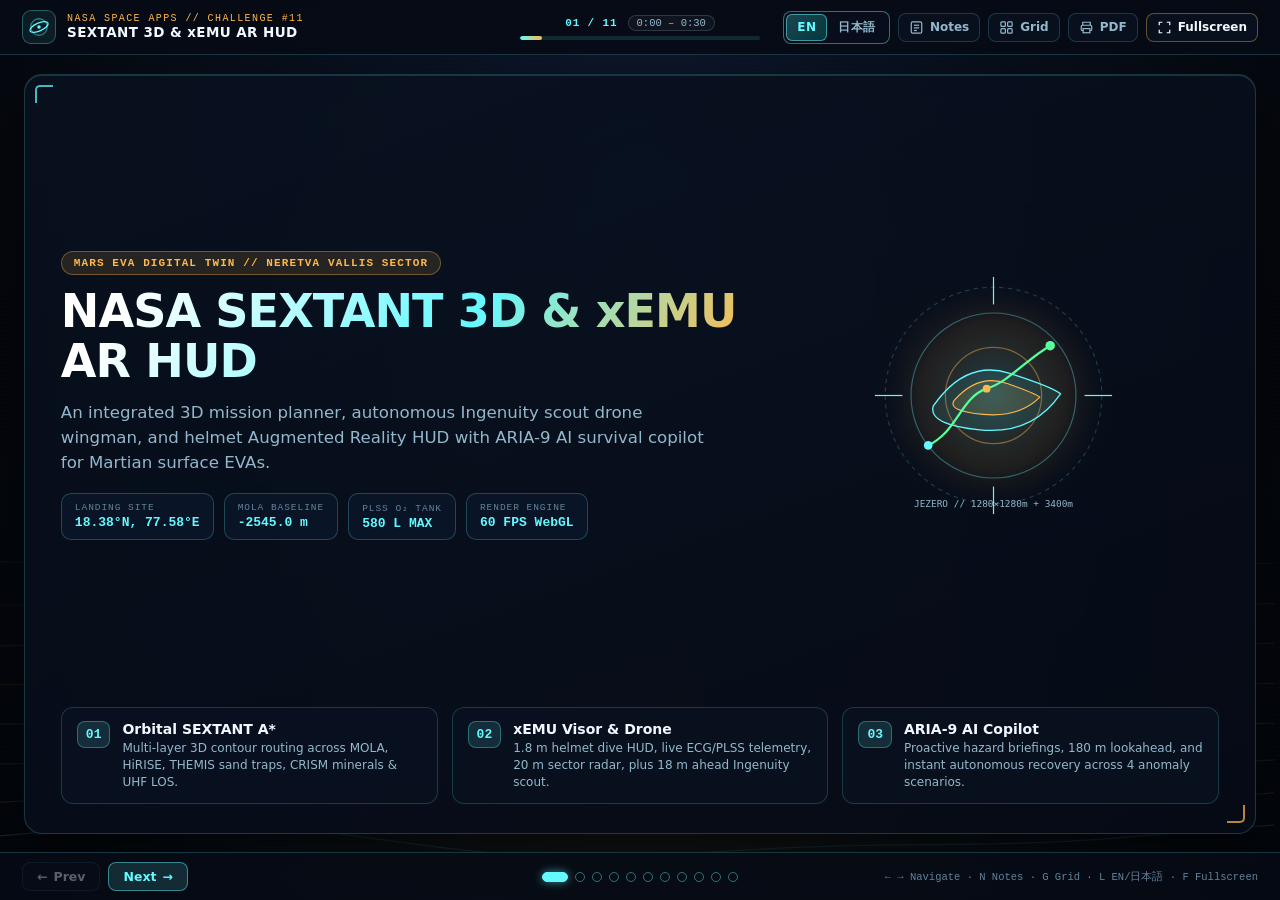
==== presentation/index.html @ a1b90f55 "Add NASA SEXTANT 3D & xEMU AR HUD simulator and bilingual EN/JA presentation" ====
<!DOCTYPE html>
<html lang="en">
<head>
  <meta charset="UTF-8" />
  <meta name="viewport" content="width=device-width, initial-scale=1.0" />
  <title>NASA SEXTANT 3D &amp; xEMU AR HUD — Presentation</title>
  <link rel="stylesheet" href="styles.css" />
  <script defer src="slides-data.js"></script>
  <script defer src="deck.js"></script>
</head>
<body>
  <canvas id="bg-mars-waves" aria-hidden="true"></canvas>
  <div class="hud-scanlines" aria-hidden="true"></div>

  <div class="deck-shell">
    <header class="deck-topbar">
      <div class="topbar-brand">
        <span class="brand-emblem" aria-hidden="true">
          <svg viewBox="0 0 28 28" width="22" height="22" fill="none" stroke="currentColor" stroke-width="1.6">
            <circle cx="14" cy="14" r="10.5" opacity="0.45" />
            <ellipse cx="14" cy="14" rx="12.5" ry="5" transform="rotate(-24 14 14)" />
            <circle cx="14" cy="14" r="2.2" fill="currentColor" stroke="none" />
          </svg>
        </span>
        <div class="brand-meta">
          <span class="brand-kicker" data-ui="brandKicker">NASA SPACE APPS // CHALLENGE #11</span>
          <strong class="brand-title" data-ui="brandTitle">SEXTANT 3D &amp; xEMU AR HUD</strong>
        </div>
      </div>

      <div class="topbar-progress">
        <div class="progress-meta">
          <span class="slide-counter" id="slide-counter">01 / 11</span>
          <span class="slide-timing-pill" id="slide-timing">0:00 – 0:30</span>
        </div>
        <div class="progress-track" role="progressbar" aria-valuemin="1" aria-valuemax="11" aria-valuenow="1" id="progress-bar">
          <div class="progress-fill" id="progress-fill"></div>
        </div>
      </div>

      <div class="topbar-actions">
        <div class="lang-switch" role="group" aria-label="Presentation Language">
          <button type="button" class="lang-btn active" data-lang="en" id="btn-lang-en" aria-pressed="true">EN</button>
          <button type="button" class="lang-btn" data-lang="ja" id="btn-lang-ja" aria-pressed="false">日本語</button>
        </div>

        <button type="button" class="top-btn" id="btn-notes" title="Speaker Notes (N)">
          <svg viewBox="0 0 20 20" width="15" height="15" fill="none" stroke="currentColor" stroke-width="1.6">
            <rect x="3" y="2.5" width="14" height="15" rx="2" />
            <line x1="6.5" y1="7" x2="13.5" y2="7" />
            <line x1="6.5" y1="10.5" x2="13.5" y2="10.5" />
            <line x1="6.5" y1="14" x2="10.5" y2="14" />
          </svg>
          <span data-ui="btnNotes">Notes</span>
        </button>

        <button type="button" class="top-btn" id="btn-overview" title="Slide Overview (G)">
          <svg viewBox="0 0 20 20" width="15" height="15" fill="none" stroke="currentColor" stroke-width="1.6">
            <rect x="2.5" y="2.5" width="6" height="6" rx="1.2" />
            <rect x="11.5" y="2.5" width="6" height="6" rx="1.2" />
            <rect x="2.5" y="11.5" width="6" height="6" rx="1.2" />
            <rect x="11.5" y="11.5" width="6" height="6" rx="1.2" />
          </svg>
          <span data-ui="btnOverview">Grid</span>
        </button>

        <button type="button" class="top-btn" id="btn-print" title="Print / Export PDF (P)">
          <svg viewBox="0 0 20 20" width="15" height="15" fill="none" stroke="currentColor" stroke-width="1.6">
            <path d="M5 7V3h10v4" />
            <rect x="3" y="7" width="14" height="7" rx="1.5" />
            <rect x="5.5" y="11.5" width="9" height="5.5" fill="#05080f" />
          </svg>
          <span data-ui="btnPrint">PDF</span>
        </button>

        <button type="button" class="top-btn top-btn-accent" id="btn-fullscreen" title="Fullscreen (F)">
          <svg viewBox="0 0 20 20" width="15" height="15" fill="none" stroke="currentColor" stroke-width="1.6">
            <path d="M3 7V3h4M13 3h4v4M17 13v4h-4M7 17H3v-4" />
          </svg>
          <span data-ui="btnFullscreen">Fullscreen</span>
        </button>
      </div>
    </header>

    <main class="deck-stage" id="deck-stage">
      <article class="slide-frame" id="slide-frame" aria-live="polite"></article>
    </main>

    <aside class="notes-drawer hidden" id="notes-drawer" aria-label="Speaker Notes">
      <div class="notes-header">
        <div class="notes-title-wrap">
          <span class="notes-dot"></span>
          <strong data-ui="notesHeading">Speaker Script Cue (6-Min Keynote)</strong>
          <span class="notes-slide-badge" id="notes-slide-badge">01</span>
        </div>
        <button type="button" class="notes-close" id="btn-close-notes" aria-label="Close Notes">×</button>
      </div>
      <div class="notes-body" id="notes-body"></div>
    </aside>

    <footer class="deck-footer">
      <div class="footer-left">
        <button type="button" class="nav-btn" id="btn-prev">
          <span aria-hidden="true">←</span>
          <span data-ui="btnPrev">Prev</span>
        </button>
        <button type="button" class="nav-btn nav-btn-primary" id="btn-next">
          <span data-ui="btnNext">Next</span>
          <span aria-hidden="true">→</span>
        </button>
      </div>

      <nav class="slide-dots" id="slide-dots" aria-label="Slide Navigation"></nav>

      <div class="footer-right">
        <span class="shortcut-hint" data-ui="shortcutHint">← → Navigate · N Notes · G Grid · L EN/日本語 · F Fullscreen</span>
      </div>
    </footer>
  </div>

  <div class="overview-modal hidden" id="overview-modal" role="dialog" aria-modal="true" aria-labelledby="overview-title">
    <div class="overview-panel">
      <div class="overview-header">
        <h2 id="overview-title" data-ui="overviewTitle">Slide Deck Overview — 11 Slides</h2>
        <button type="button" class="notes-close" id="btn-close-overview" aria-label="Close Overview">×</button>
      </div>
      <div class="overview-grid" id="overview-grid"></div>
    </div>
  </div>

  <section class="print-deck" id="print-deck" aria-hidden="true"></section>
</body>
</html>
---- presentation/styles.css ----
:root {
  --bg-space: #05080f;
  --bg-deep: #080f1c;
  --bg-card: rgba(9, 17, 31, 0.84);
  --bg-card-solid: #0a1322;
  --bg-panel: rgba(12, 22, 40, 0.72);
  --border: rgba(100, 249, 255, 0.18);
  --border-strong: rgba(100, 249, 255, 0.42);
  --cyan: #64f9ff;
  --teal: #00f5d4;
  --amber: #ffb84a;
  --red: #ff4d57;
  --green: #57ff9a;
  --purple: #b88cff;
  --text-main: #f0f9ff;
  --text-muted: #93b8cc;
  --text-dim: #62839b;
  --font-ui: "Segoe UI", system-ui, -apple-system, "Yu Gothic UI", "Meiryo", "Hiragino Kaku Gothic ProN", sans-serif;
  --font-mono: "JetBrains Mono", "Cascadia Mono", Consolas, "Courier New", monospace;
  --radius: 14px;
  --radius-sm: 9px;
}

*,
*::before,
*::after {
  box-sizing: border-box;
  margin: 0;
  padding: 0;
}

html,
body {
  width: 100%;
  height: 100%;
  background: radial-gradient(circle at 50% 18%, #0e1a30 0%, #05080f 65%, #03050a 100%);
  color: var(--text-main);
  font-family: var(--font-ui);
  overflow: hidden;
  -webkit-font-smoothing: antialiased;
}

.hidden {
  display: none !important;
}

#bg-mars-waves {
  position: fixed;
  inset: 0;
  width: 100%;
  height: 100%;
  z-index: 0;
  pointer-events: none;
  opacity: 0.56;
}

.hud-scanlines {
  position: fixed;
  inset: 0;
  z-index: 1;
  pointer-events: none;
  background: repeating-linear-gradient(
    to bottom,
    rgba(255, 255, 255, 0) 0px,
    rgba(255, 255, 255, 0) 3px,
    rgba(100, 249, 255, 0.015) 4px
  );
}

.deck-shell {
  position: relative;
  z-index: 2;
  display: flex;
  flex-direction: column;
  width: 100%;
  height: 100vh;
}

.deck-topbar {
  flex: 0 0 auto;
  display: grid;
  grid-template-columns: 1fr auto 1fr;
  align-items: center;
  gap: 14px;
  padding: 10px 22px;
  background: rgba(6, 11, 21, 0.88);
  border-bottom: 1px solid var(--border);
  backdrop-filter: blur(12px);
}

.topbar-brand {
  display: flex;
  align-items: center;
  gap: 11px;
  min-width: 0;
}

.brand-emblem {
  display: inline-flex;
  align-items: center;
  justify-content: center;
  width: 34px;
  height: 34px;
  border-radius: 9px;
  color: var(--cyan);
  background: rgba(100, 249, 255, 0.08);
  border: 1px solid rgba(100, 249, 255, 0.3);
  flex-shrink: 0;
}

.brand-meta {
  display: flex;
  flex-direction: column;
  line-height: 1.15;
  min-width: 0;
}

.brand-kicker {
  font-family: var(--font-mono);
  font-size: 10px;
  letter-spacing: 0.14em;
  color: var(--amber);
  text-transform: uppercase;
  white-space: nowrap;
}

.brand-title {
  font-size: 13.5px;
  font-weight: 700;
  color: var(--text-main);
  letter-spacing: 0.03em;
  white-space: nowrap;
  overflow: hidden;
  text-overflow: ellipsis;
}

.topbar-progress {
  display: flex;
  flex-direction: column;
  align-items: center;
  gap: 5px;
  min-width: 220px;
}

.progress-meta {
  display: flex;
  align-items: center;
  gap: 10px;
  font-family: var(--font-mono);
  font-size: 11px;
}

.slide-counter {
  color: var(--cyan);
  font-weight: 700;
  letter-spacing: 0.08em;
}

.slide-timing-pill {
  color: var(--text-muted);
  background: rgba(255, 255, 255, 0.04);
  border: 1px solid rgba(147, 184, 204, 0.22);
  border-radius: 999px;
  padding: 1px 8px;
  font-size: 10.5px;
}

.progress-track {
  width: 240px;
  height: 4px;
  background: rgba(100, 249, 255, 0.12);
  border-radius: 999px;
  overflow: hidden;
}

.progress-fill {
  height: 100%;
  width: 10%;
  background: linear-gradient(90deg, var(--cyan), var(--amber));
  border-radius: 999px;
  transition: width 0.28s ease;
}

.topbar-actions {
  display: flex;
  align-items: center;
  justify-content: flex-end;
  gap: 8px;
}

.lang-switch {
  display: inline-flex;
  padding: 2px;
  border-radius: 8px;
  background: rgba(8, 15, 28, 0.9);
  border: 1px solid var(--border-strong);
}

.lang-btn {
  border: none;
  background: transparent;
  color: var(--text-muted);
  font-family: var(--font-ui);
  font-size: 12px;
  font-weight: 700;
  padding: 5px 11px;
  border-radius: 6px;
  cursor: pointer;
  transition: all 0.18s ease;
  letter-spacing: 0.04em;
}

.lang-btn:hover {
  color: var(--text-main);
}

.lang-btn.active {
  background: linear-gradient(135deg, rgba(100, 249, 255, 0.24), rgba(0, 245, 212, 0.18));
  color: var(--cyan);
  box-shadow: inset 0 0 0 1px rgba(100, 249, 255, 0.5);
}

.top-btn {
  display: inline-flex;
  align-items: center;
  gap: 6px;
  border: 1px solid var(--border);
  background: rgba(10, 19, 34, 0.78);
  color: var(--text-muted);
  font-family: var(--font-ui);
  font-size: 12px;
  font-weight: 600;
  padding: 6px 10px;
  border-radius: 8px;
  cursor: pointer;
  transition: all 0.18s ease;
  white-space: nowrap;
}

.top-btn:hover,
.top-btn.active {
  color: var(--cyan);
  border-color: var(--cyan);
  background: rgba(100, 249, 255, 0.1);
}

.top-btn-accent {
  color: var(--text-main);
  border-color: rgba(255, 184, 74, 0.38);
}

.top-btn-accent:hover {
  color: var(--amber);
  border-color: var(--amber);
  background: rgba(255, 184, 74, 0.1);
}

.deck-stage {
  flex: 1 1 auto;
  display: flex;
  align-items: center;
  justify-content: center;
  padding: 14px 24px;
  min-height: 0;
  overflow: hidden;
}

.slide-frame {
  position: relative;
  width: 100%;
  max-width: 1360px;
  height: 100%;
  max-height: 760px;
  background: linear-gradient(160deg, rgba(9, 17, 32, 0.88) 0%, rgba(6, 11, 22, 0.92) 100%);
  border: 1px solid var(--border);
  border-radius: 18px;
  padding: clamp(18px, 2.2vw, 30px) clamp(22px, 2.8vw, 38px);
  box-shadow:
    0 24px 64px rgba(0, 0, 0, 0.65),
    inset 0 1px 0 rgba(100, 249, 255, 0.16);
  backdrop-filter: blur(14px);
  display: flex;
  flex-direction: column;
  overflow-y: auto;
  scrollbar-width: thin;
  scrollbar-color: rgba(100, 249, 255, 0.25) transparent;
}

.slide-frame::before,
.slide-frame::after {
  content: "";
  position: absolute;
  width: 18px;
  height: 18px;
  pointer-events: none;
}

.slide-frame::before {
  top: 10px;
  left: 10px;
  border-top: 2px solid var(--cyan);
  border-left: 2px solid var(--cyan);
  border-top-left-radius: 5px;
  opacity: 0.72;
}

.slide-frame::after {
  bottom: 10px;
  right: 10px;
  border-bottom: 2px solid var(--amber);
  border-right: 2px solid var(--amber);
  border-bottom-right-radius: 5px;
  opacity: 0.72;
}

.slide-enter {
  animation: slideEnter 0.3s cubic-bezier(0.22, 1, 0.36, 1);
}

@keyframes slideEnter {
  from {
    opacity: 0;
    transform: translateY(10px) scale(0.992);
  }
  to {
    opacity: 1;
    transform: translateY(0) scale(1);
  }
}

.slide-head {
  display: flex;
  align-items: flex-end;
  justify-content: space-between;
  gap: 16px;
  margin-bottom: 16px;
  padding-bottom: 12px;
  border-bottom: 1px solid rgba(100, 249, 255, 0.14);
  flex-shrink: 0;
}

.slide-head-left {
  display: flex;
  flex-direction: column;
  gap: 4px;
}

.slide-kicker {
  font-family: var(--font-mono);
  font-size: 11px;
  font-weight: 700;
  letter-spacing: 0.14em;
  text-transform: uppercase;
  color: var(--amber);
}

.slide-title {
  font-size: clamp(22px, 2.35vw, 33px);
  font-weight: 800;
  line-height: 1.16;
  letter-spacing: -0.01em;
  color: var(--text-main);
}

.slide-subtitle {
  font-size: clamp(13px, 1.1vw, 15px);
  color: var(--text-muted);
  line-height: 1.4;
}

.slide-badge-pill {
  flex-shrink: 0;
  font-family: var(--font-mono);
  font-size: 11px;
  font-weight: 700;
  padding: 6px 12px;
  border-radius: 999px;
  color: var(--cyan);
  background: rgba(100, 249, 255, 0.09);
  border: 1px solid rgba(100, 249, 255, 0.32);
  white-space: nowrap;
}

.card {
  background: var(--bg-panel);
  border: 1px solid rgba(100, 249, 255, 0.17);
  border-radius: var(--radius);
  padding: 14px 16px;
  display: flex;
  flex-direction: column;
  gap: 8px;
}

.card-amber {
  border-color: rgba(255, 184, 74, 0.32);
  background: linear-gradient(160deg, rgba(35, 22, 10, 0.56), rgba(12, 22, 40, 0.72));
}

.card-green {
  border-color: rgba(87, 255, 154, 0.3);
  background: linear-gradient(160deg, rgba(10, 32, 22, 0.52), rgba(12, 22, 40, 0.72));
}

.card-red {
  border-color: rgba(255, 77, 87, 0.34);
  background: linear-gradient(160deg, rgba(40, 12, 18, 0.56), rgba(12, 22, 40, 0.72));
}

.card-label {
  font-family: var(--font-mono);
  font-size: 10.5px;
  font-weight: 700;
  letter-spacing: 0.12em;
  text-transform: uppercase;
  color: var(--cyan);
}

.card-amber .card-label { color: var(--amber); }
.card-green .card-label { color: var(--green); }
.card-red .card-label { color: var(--red); }

.card h3 {
  font-size: clamp(14.5px, 1.2vw, 17px);
  font-weight: 700;
  color: var(--text-main);
  line-height: 1.28;
}

.card p,
.card li {
  font-size: clamp(12px, 1vw, 13.5px);
  color: var(--text-muted);
  line-height: 1.46;
}

.mono-stat {
  font-family: var(--font-mono);
  font-weight: 700;
  color: var(--cyan);
}

.amber-stat {
  font-family: var(--font-mono);
  font-weight: 700;
  color: var(--amber);
}

.green-stat {
  font-family: var(--font-mono);
  font-weight: 700;
  color: var(--green);
}

.red-stat {
  font-family: var(--font-mono);
  font-weight: 700;
  color: var(--red);
}

.hero-layout {
  flex: 1;
  display: flex;
  flex-direction: column;
  justify-content: space-between;
  gap: 18px;
}

.hero-main {
  display: grid;
  grid-template-columns: 1.35fr 0.9fr;
  gap: 28px;
  align-items: center;
  flex: 1;
}

.hero-eyebrow {
  display: inline-flex;
  align-items: center;
  gap: 8px;
  padding: 5px 12px;
  border-radius: 999px;
  background: rgba(255, 184, 74, 0.12);
  border: 1px solid rgba(255, 184, 74, 0.36);
  color: var(--amber);
  font-family: var(--font-mono);
  font-size: 11px;
  font-weight: 700;
  letter-spacing: 0.1em;
  width: fit-content;
  margin-bottom: 12px;
}

.hero-title {
  font-size: clamp(30px, 3.6vw, 52px);
  font-weight: 900;
  line-height: 1.08;
  letter-spacing: -0.02em;
  margin-bottom: 14px;
  background: linear-gradient(125deg, #ffffff 10%, #64f9ff 58%, #ffb84a 98%);
  -webkit-background-clip: text;
  background-clip: text;
  color: transparent;
}

.hero-lead {
  font-size: clamp(14px, 1.3vw, 18px);
  color: var(--text-muted);
  line-height: 1.5;
  max-width: 650px;
  margin-bottom: 18px;
}

.hero-telemetry-strip {
  display: flex;
  flex-wrap: wrap;
  gap: 10px;
}

.telemetry-pill {
  display: flex;
  flex-direction: column;
  gap: 2px;
  padding: 8px 13px;
  border-radius: 10px;
  background: rgba(12, 24, 44, 0.78);
  border: 1px solid rgba(100, 249, 255, 0.22);
}

.telemetry-pill span {
  font-family: var(--font-mono);
  font-size: 9.5px;
  letter-spacing: 0.1em;
  text-transform: uppercase;
  color: var(--text-dim);
}

.telemetry-pill strong {
  font-family: var(--font-mono);
  font-size: 13px;
  color: var(--cyan);
}

.hero-emblem-box {
  display: flex;
  align-items: center;
  justify-content: center;
  position: relative;
  min-height: 250px;
}

.hero-pillars {
  display: grid;
  grid-template-columns: repeat(3, 1fr);
  gap: 14px;
}

.pillar-card {
  display: flex;
  align-items: flex-start;
  gap: 12px;
  padding: 13px 15px;
  border-radius: 12px;
  background: rgba(10, 19, 34, 0.78);
  border: 1px solid rgba(100, 249, 255, 0.18);
}

.pillar-idx {
  font-family: var(--font-mono);
  font-size: 13px;
  font-weight: 800;
  color: var(--cyan);
  background: rgba(100, 249, 255, 0.12);
  border: 1px solid rgba(100, 249, 255, 0.32);
  border-radius: 8px;
  padding: 5px 8px;
  flex-shrink: 0;
}

.pillar-card h4 {
  font-size: 14px;
  color: var(--text-main);
  margin-bottom: 3px;
}

.pillar-card p {
  font-size: 12px;
  color: var(--text-muted);
  line-height: 1.4;
}

.split-grid {
  flex: 1;
  display: grid;
  grid-template-columns: 1fr 1fr;
  gap: 18px;
  min-height: 0;
}

.col-stack {
  display: flex;
  flex-direction: column;
  gap: 10px;
}

.col-heading {
  display: flex;
  align-items: center;
  gap: 8px;
  font-family: var(--font-mono);
  font-size: 11.5px;
  font-weight: 800;
  letter-spacing: 0.12em;
  text-transform: uppercase;
  margin-bottom: 2px;
}

.hazard-row {
  display: grid;
  grid-template-columns: auto 1fr;
  gap: 12px;
  align-items: center;
  padding: 11px 14px;
  border-radius: 12px;
  background: rgba(34, 12, 18, 0.5);
  border: 1px solid rgba(255, 77, 87, 0.25);
}

.hazard-metric {
  font-family: var(--font-mono);
  font-size: 14px;
  font-weight: 800;
  color: var(--red);
  min-width: 78px;
  text-align: center;
  padding: 6px 8px;
  border-radius: 8px;
  background: rgba(255, 77, 87, 0.12);
  border: 1px solid rgba(255, 77, 87, 0.3);
}

.hazard-row h4 {
  font-size: 14px;
  color: var(--text-main);
  margin-bottom: 2px;
}

.hazard-row p {
  font-size: 12.2px;
  color: var(--text-muted);
  line-height: 1.38;
}

.loop-card {
  flex: 1;
  display: flex;
  flex-direction: column;
  justify-content: space-between;
  gap: 10px;
  padding: 15px 16px;
  border-radius: var(--radius);
  background: linear-gradient(155deg, rgba(10, 26, 40, 0.8), rgba(7, 15, 28, 0.85));
  border: 1px solid rgba(100, 249, 255, 0.28);
}

.loop-step {
  display: flex;
  align-items: flex-start;
  gap: 12px;
  padding: 11px 13px;
  border-radius: 11px;
  background: rgba(6, 14, 26, 0.72);
  border: 1px solid rgba(100, 249, 255, 0.18);
}

.loop-num {
  font-family: var(--font-mono);
  font-weight: 800;
  font-size: 12px;
  color: #05080f;
  background: var(--cyan);
  border-radius: 7px;
  padding: 4px 8px;
  flex-shrink: 0;
}

.loop-step h4 {
  font-size: 14px;
  color: var(--text-main);
  margin-bottom: 3px;
}

.loop-step p {
  font-size: 12.3px;
  color: var(--text-muted);
  line-height: 1.4;
}

.arch-layout {
  flex: 1;
  display: flex;
  flex-direction: column;
  justify-content: space-between;
  gap: 14px;
}

.arch-pipeline {
  display: grid;
  grid-template-columns: repeat(4, 1fr);
  gap: 14px;
  flex: 1;
}

.arch-node {
  position: relative;
  display: flex;
  flex-direction: column;
  gap: 9px;
  padding: 15px;
  border-radius: var(--radius);
  background: var(--bg-panel);
  border: 1px solid rgba(100, 249, 255, 0.22);
}

.arch-step-tag {
  font-family: var(--font-mono);
  font-size: 10px;
  font-weight: 700;
  color: var(--amber);
  letter-spacing: 0.1em;
}

.arch-node h3 {
  font-size: 15.5px;
  font-weight: 800;
  color: var(--text-main);
}

.arch-list {
  list-style: none;
  display: flex;
  flex-direction: column;
  gap: 6px;
}

.arch-list li {
  font-size: 12px;
  color: var(--text-muted);
  line-height: 1.38;
  padding-left: 12px;
  position: relative;
}

.arch-list li::before {
  content: "";
  position: absolute;
  left: 0;
  top: 7px;
  width: 5px;
  height: 5px;
  border-radius: 50%;
  background: var(--cyan);
}

.arch-tech-foot {
  margin-top: auto;
  font-family: var(--font-mono);
  font-size: 10.5px;
  color: var(--cyan);
  padding-top: 8px;
  border-top: 1px solid rgba(100, 249, 255, 0.14);
}

.endpoint-strip {
  display: grid;
  grid-template-columns: repeat(4, 1fr);
  gap: 10px;
}

.endpoint-pill {
  display: flex;
  flex-direction: column;
  gap: 2px;
  padding: 10px 12px;
  border-radius: 10px;
  background: rgba(6, 14, 27, 0.85);
  border: 1px solid rgba(0, 245, 212, 0.26);
}

.endpoint-pill code {
  font-family: var(--font-mono);
  font-size: 12px;
  font-weight: 700;
  color: var(--teal);
}

.endpoint-pill span {
  font-size: 11.5px;
  color: var(--text-muted);
}

.layers-grid {
  flex: 1;
  display: grid;
  grid-template-columns: 1.35fr 1fr;
  gap: 16px;
  min-height: 0;
}

.layer-cards {
  display: flex;
  flex-direction: column;
  gap: 8px;
}

.layer-item {
  display: grid;
  grid-template-columns: 98px 1fr;
  gap: 12px;
  align-items: center;
  padding: 10px 13px;
  border-radius: 11px;
  background: var(--bg-panel);
  border: 1px solid rgba(100, 249, 255, 0.18);
}

.layer-swatch {
  display: flex;
  align-items: center;
  justify-content: center;
  font-family: var(--font-mono);
  font-size: 11px;
  font-weight: 800;
  padding: 8px 6px;
  border-radius: 8px;
  text-align: center;
}

.layer-item h4 {
  font-size: 13.5px;
  color: var(--text-main);
  margin-bottom: 2px;
}

.layer-item p {
  font-size: 11.8px;
  color: var(--text-muted);
  line-height: 1.36;
}

.astar-panel {
  display: flex;
  flex-direction: column;
  gap: 11px;
}

.formula-box {
  padding: 12px 14px;
  border-radius: 11px;
  background: #060d19;
  border: 1px solid rgba(100, 249, 255, 0.34);
  font-family: var(--font-mono);
  font-size: 11.8px;
  line-height: 1.55;
  color: var(--cyan);
}

.preset-chips {
  display: grid;
  grid-template-columns: 1fr;
  gap: 7px;
}

.preset-chip {
  display: flex;
  justify-content: space-between;
  align-items: center;
  gap: 10px;
  padding: 8px 11px;
  border-radius: 9px;
  background: rgba(100, 249, 255, 0.06);
  border: 1px solid rgba(100, 249, 255, 0.2);
  font-size: 12px;
}

.preset-chip code {
  font-family: var(--font-mono);
  color: var(--amber);
  font-weight: 700;
}

.compare-layout {
  flex: 1;
  display: grid;
  grid-template-columns: 1.22fr 1fr;
  gap: 18px;
  align-items: stretch;
}

.chart-card {
  background: rgba(6, 13, 25, 0.88);
  border: 1px solid rgba(100, 249, 255, 0.25);
  border-radius: var(--radius);
  padding: 14px 16px;
  display: flex;
  flex-direction: column;
  justify-content: space-between;
  gap: 8px;
}

.chart-legend {
  display: flex;
  gap: 16px;
  font-size: 11.5px;
  color: var(--text-muted);
}

.legend-dot {
  display: inline-block;
  width: 10px;
  height: 3px;
  border-radius: 2px;
  vertical-align: middle;
  margin-right: 6px;
}

.compare-table {
  display: flex;
  flex-direction: column;
  gap: 9px;
}

.cmp-row {
  display: grid;
  grid-template-columns: 1.15fr 0.9fr 0.95fr;
  gap: 10px;
  align-items: center;
  padding: 11px 13px;
  border-radius: 11px;
  background: var(--bg-panel);
  border: 1px solid rgba(100, 249, 255, 0.16);
}

.cmp-row-head {
  background: transparent;
  border: none;
  padding: 4px 13px;
  font-family: var(--font-mono);
  font-size: 10.5px;
  font-weight: 700;
  color: var(--text-dim);
  text-transform: uppercase;
  letter-spacing: 0.1em;
}

.cmp-metric-name {
  font-size: 13px;
  font-weight: 700;
  color: var(--text-main);
}

.cmp-val-bad {
  font-family: var(--font-mono);
  font-size: 12.5px;
  font-weight: 700;
  color: var(--red);
}

.cmp-val-good {
  font-family: var(--font-mono);
  font-size: 12.5px;
  font-weight: 700;
  color: var(--green);
}

.visor-layout {
  flex: 1;
  display: grid;
  grid-template-columns: 1.25fr 1fr;
  gap: 18px;
  min-height: 0;
}

.visor-mockup {
  background: radial-gradient(circle at 50% 42%, rgba(20, 42, 68, 0.72), #050912 92%);
  border: 1px solid rgba(100, 249, 255, 0.32);
  border-radius: var(--radius);
  padding: 14px;
  display: flex;
  flex-direction: column;
  justify-content: space-between;
}

.visor-spec-col {
  display: flex;
  flex-direction: column;
  gap: 10px;
}

.kpi-grid-2x2 {
  display: grid;
  grid-template-columns: 1fr 1fr;
  gap: 9px;
}

.kpi-mini {
  padding: 11px 13px;
  border-radius: 11px;
  background: var(--bg-panel);
  border: 1px solid rgba(100, 249, 255, 0.2);
}

.kpi-mini span {
  display: block;
  font-family: var(--font-mono);
  font-size: 10px;
  color: var(--text-dim);
  text-transform: uppercase;
  letter-spacing: 0.08em;
  margin-bottom: 3px;
}

.kpi-mini strong {
  font-family: var(--font-mono);
  font-size: 16px;
  color: var(--cyan);
}

.kpi-mini small {
  display: block;
  font-size: 11.2px;
  color: var(--text-muted);
  margin-top: 3px;
}

.drone-layout {
  flex: 1;
  display: grid;
  grid-template-columns: 1fr 1.15fr;
  gap: 18px;
  align-items: stretch;
}

.drone-visual-card {
  background: radial-gradient(circle at 50% 35%, rgba(16, 44, 62, 0.6), #050a14 85%);
  border: 1px solid rgba(100, 249, 255, 0.28);
  border-radius: var(--radius);
  padding: 16px;
  display: flex;
  flex-direction: column;
  align-items: center;
  justify-content: space-between;
}

.drone-cards-grid {
  display: grid;
  grid-template-columns: 1fr 1fr;
  gap: 12px;
}

.science-layout {
  flex: 1;
  display: grid;
  grid-template-columns: 1.05fr 1fr;
  gap: 16px;
  min-height: 0;
}

.outcrops-ledger {
  display: flex;
  flex-direction: column;
  gap: 6px;
}

.outcrop-row {
  display: grid;
  grid-template-columns: 1fr auto auto;
  gap: 10px;
  align-items: center;
  padding: 7px 11px;
  border-radius: 9px;
  background: var(--bg-panel);
  border: 1px solid rgba(100, 249, 255, 0.14);
  font-size: 12px;
}

.outcrop-name {
  font-weight: 700;
  color: var(--text-main);
}

.outcrop-mineral {
  font-size: 11.2px;
  color: var(--text-muted);
}

.outcrop-score {
  font-family: var(--font-mono);
  font-weight: 800;
  font-size: 12px;
  padding: 2px 8px;
  border-radius: 999px;
  color: var(--green);
  background: rgba(87, 255, 154, 0.12);
  border: 1px solid rgba(87, 255, 154, 0.3);
}

.oxide-bars {
  display: flex;
  flex-direction: column;
  gap: 6px;
}

.oxide-row {
  display: grid;
  grid-template-columns: 66px 1fr 48px;
  gap: 8px;
  align-items: center;
  font-family: var(--font-mono);
  font-size: 11px;
}

.oxide-track {
  height: 7px;
  background: rgba(100, 249, 255, 0.1);
  border-radius: 999px;
  overflow: hidden;
}

.oxide-fill {
  height: 100%;
  border-radius: 999px;
  background: linear-gradient(90deg, var(--cyan), var(--amber));
}

.ai-layout {
  flex: 1;
  display: flex;
  flex-direction: column;
  gap: 12px;
}

.ai-banner {
  display: grid;
  grid-template-columns: 1.1fr 1fr;
  gap: 14px;
  padding: 12px 15px;
  border-radius: var(--radius);
  background: linear-gradient(90deg, rgba(10, 34, 48, 0.85), rgba(14, 22, 42, 0.85));
  border: 1px solid rgba(100, 249, 255, 0.34);
}

.anomaly-grid {
  flex: 1;
  display: grid;
  grid-template-columns: 1fr 1fr;
  grid-template-rows: 1fr 1fr;
  gap: 12px;
}

.anomaly-card {
  display: flex;
  flex-direction: column;
  justify-content: space-between;
  gap: 6px;
  padding: 13px 15px;
  border-radius: var(--radius);
  background: var(--bg-panel);
  border: 1px solid rgba(255, 184, 74, 0.3);
}

.anomaly-card.critical {
  border-color: rgba(255, 77, 87, 0.42);
  background: linear-gradient(155deg, rgba(42, 12, 18, 0.54), rgba(10, 18, 32, 0.78));
}

.anomaly-head {
  display: flex;
  align-items: center;
  justify-content: space-between;
  gap: 8px;
}

.anomaly-code {
  font-family: var(--font-mono);
  font-size: 11px;
  font-weight: 800;
  color: var(--amber);
}

.anomaly-card.critical .anomaly-code {
  color: var(--red);
}

.anomaly-action {
  font-size: 11.8px;
  color: var(--green);
  padding: 6px 9px;
  border-radius: 8px;
  background: rgba(87, 255, 154, 0.08);
  border: 1px solid rgba(87, 255, 154, 0.24);
}

.roadmap-layout {
  flex: 1;
  display: flex;
  flex-direction: column;
  justify-content: space-between;
  gap: 14px;
}

.stack-badges {
  display: grid;
  grid-template-columns: repeat(4, 1fr);
  gap: 10px;
}

.horizon-grid {
  display: grid;
  grid-template-columns: repeat(3, 1fr);
  gap: 14px;
  flex: 1;
}

.cta-banner {
  display: flex;
  align-items: center;
  justify-content: space-between;
  gap: 18px;
  padding: 14px 18px;
  border-radius: var(--radius);
  background: linear-gradient(90deg, rgba(100, 249, 255, 0.12), rgba(255, 184, 74, 0.12));
  border: 1px solid rgba(100, 249, 255, 0.36);
}

.cta-url {
  font-family: var(--font-mono);
  font-size: 13px;
  font-weight: 700;
  color: var(--cyan);
  padding: 7px 13px;
  border-radius: 8px;
  background: rgba(5, 8, 15, 0.8);
  border: 1px solid rgba(100, 249, 255, 0.35);
  text-decoration: none;
}

.notes-drawer {
  position: fixed;
  right: 22px;
  bottom: 66px;
  width: min(520px, calc(100vw - 44px));
  max-height: 290px;
  z-index: 30;
  background: rgba(7, 14, 26, 0.96);
  border: 1px solid var(--border-strong);
  border-radius: 14px;
  box-shadow: 0 20px 52px rgba(0, 0, 0, 0.78);
  backdrop-filter: blur(14px);
  display: flex;
  flex-direction: column;
}

.notes-header {
  display: flex;
  align-items: center;
  justify-content: space-between;
  padding: 10px 14px;
  border-bottom: 1px solid rgba(100, 249, 255, 0.16);
}

.notes-title-wrap {
  display: flex;
  align-items: center;
  gap: 8px;
  font-size: 12.5px;
  color: var(--text-main);
}

.notes-dot {
  width: 8px;
  height: 8px;
  border-radius: 50%;
  background: var(--green);
  box-shadow: 0 0 8px var(--green);
}

.notes-slide-badge {
  font-family: var(--font-mono);
  font-size: 11px;
  color: var(--cyan);
  background: rgba(100, 249, 255, 0.12);
  padding: 1px 7px;
  border-radius: 999px;
}

.notes-close {
  border: none;
  background: rgba(255, 255, 255, 0.06);
  color: var(--text-muted);
  width: 26px;
  height: 26px;
  border-radius: 7px;
  font-size: 17px;
  cursor: pointer;
}

.notes-close:hover {
  color: var(--text-main);
  background: rgba(255, 77, 87, 0.25);
}

.notes-body {
  padding: 12px 15px;
  overflow-y: auto;
  font-size: 13px;
  line-height: 1.56;
  color: var(--text-muted);
  display: flex;
  flex-direction: column;
  gap: 8px;
}

.notes-body p strong {
  color: var(--cyan);
}

.deck-footer {
  flex: 0 0 auto;
  display: grid;
  grid-template-columns: 1fr auto 1fr;
  align-items: center;
  gap: 12px;
  padding: 9px 22px;
  background: rgba(6, 11, 21, 0.88);
  border-top: 1px solid var(--border);
  backdrop-filter: blur(12px);
}

.footer-left {
  display: flex;
  align-items: center;
  gap: 8px;
}

.nav-btn {
  display: inline-flex;
  align-items: center;
  gap: 6px;
  border: 1px solid var(--border);
  background: rgba(10, 19, 34, 0.82);
  color: var(--text-main);
  font-family: var(--font-ui);
  font-size: 12.5px;
  font-weight: 700;
  padding: 6px 14px;
  border-radius: 8px;
  cursor: pointer;
  transition: all 0.18s ease;
}

.nav-btn:hover:not(:disabled) {
  border-color: var(--cyan);
  color: var(--cyan);
}

.nav-btn:disabled {
  opacity: 0.36;
  cursor: not-allowed;
}

.nav-btn-primary {
  background: rgba(100, 249, 255, 0.14);
  border-color: rgba(100, 249, 255, 0.45);
  color: var(--cyan);
}

.slide-dots {
  display: flex;
  align-items: center;
  gap: 7px;
}

.slide-dot {
  width: 10px;
  height: 10px;
  border-radius: 999px;
  border: 1px solid rgba(100, 249, 255, 0.42);
  background: transparent;
  cursor: pointer;
  transition: all 0.2s ease;
}

.slide-dot:hover {
  border-color: var(--cyan);
  transform: scale(1.18);
}

.slide-dot.active {
  width: 26px;
  background: var(--cyan);
  border-color: var(--cyan);
  box-shadow: 0 0 10px rgba(100, 249, 255, 0.55);
}

.footer-right {
  display: flex;
  justify-content: flex-end;
}

.shortcut-hint {
  font-family: var(--font-mono);
  font-size: 10.5px;
  color: var(--text-dim);
}

.overview-modal {
  position: fixed;
  inset: 0;
  z-index: 40;
  background: rgba(3, 6, 12, 0.82);
  backdrop-filter: blur(10px);
  display: flex;
  align-items: center;
  justify-content: center;
  padding: 24px;
}

.overview-panel {
  width: min(1140px, 100%);
  max-height: 86vh;
  background: #08101e;
  border: 1px solid var(--border-strong);
  border-radius: 16px;
  padding: 18px 22px;
  display: flex;
  flex-direction: column;
  gap: 14px;
}

.overview-header {
  display: flex;
  align-items: center;
  justify-content: space-between;
}

.overview-header h2 {
  font-size: 17px;
  color: var(--cyan);
}

.overview-grid {
  display: grid;
  grid-template-columns: repeat(auto-fill, minmax(195px, 1fr));
  gap: 11px;
  overflow-y: auto;
  padding: 4px 2px;
}

.nasa-grid {
  flex: 1;
  display: grid;
  grid-template-columns: repeat(3, 1fr);
  grid-template-rows: repeat(2, 1fr);
  gap: 12px;
  min-height: 0;
}

.nasa-source-card {
  display: flex;
  flex-direction: column;
  justify-content: space-between;
  gap: 6px;
  padding: 13px 15px;
  border-radius: var(--radius);
  background: var(--bg-panel);
  border: 1px solid rgba(100, 249, 255, 0.22);
}

.nasa-source-top {
  display: flex;
  align-items: center;
  justify-content: space-between;
  gap: 8px;
}

.nasa-badge {
  font-family: var(--font-mono);
  font-size: 10px;
  font-weight: 800;
  letter-spacing: 0.09em;
  padding: 3px 8px;
  border-radius: 6px;
  color: var(--cyan);
  background: rgba(100, 249, 255, 0.12);
  border: 1px solid rgba(100, 249, 255, 0.34);
}

.nasa-mission-tag {
  font-family: var(--font-mono);
  font-size: 10px;
  color: var(--amber);
}

.nasa-source-card h3 {
  font-size: 14.5px;
  font-weight: 800;
  color: var(--text-main);
  line-height: 1.25;
}

.nasa-source-card p {
  font-size: 11.8px;
  color: var(--text-muted);
  line-height: 1.4;
}

.nasa-usage-line {
  font-family: var(--font-mono);
  font-size: 10.5px;
  color: var(--green);
  padding-top: 6px;
  border-top: 1px solid rgba(100, 249, 255, 0.12);
}

.overview-card {
  display: flex;
  flex-direction: column;
  gap: 6px;
  text-align: left;
  padding: 12px;
  border-radius: 11px;
  background: rgba(12, 22, 40, 0.82);
  border: 1px solid rgba(100, 249, 255, 0.2);
  color: var(--text-main);
  cursor: pointer;
  transition: all 0.18s ease;
}

.overview-card:hover,
.overview-card.active {
  border-color: var(--cyan);
  background: rgba(100, 249, 255, 0.11);
  transform: translateY(-2px);
}

.overview-num {
  font-family: var(--font-mono);
  font-size: 11px;
  color: var(--amber);
  font-weight: 700;
}

.overview-card strong {
  font-size: 12.5px;
  line-height: 1.3;
}

.overview-card span {
  font-size: 11px;
  color: var(--text-muted);
}

.print-deck {
  display: none;
}

@media print {
  @page {
    size: landscape;
    margin: 8mm;
  }

  html,
  body {
    height: auto;
    overflow: visible;
    background: #05080f !important;
    -webkit-print-color-adjust: exact;
    print-color-adjust: exact;
  }

  #bg-mars-waves,
  .hud-scanlines,
  .deck-shell,
  .notes-drawer,
  .overview-modal {
    display: none !important;
  }

  .print-deck {
    display: block !important;
  }

  .print-slide {
    page-break-after: always;
    break-after: page;
    background: #08101f;
    border: 1px solid rgba(100, 249, 255, 0.35);
    border-radius: 14px;
    padding: 20px 24px;
    margin-bottom: 12px;
    min-height: 175mm;
    display: flex;
    flex-direction: column;
  }
}

@media (max-width: 1080px) {
  .deck-topbar {
    grid-template-columns: 1fr auto;
  }
  .topbar-progress {
    display: none;
  }
  .hero-main,
  .split-grid,
  .layers-grid,
  .compare-layout,
  .visor-layout,
  .drone-layout,
  .science-layout {
    grid-template-columns: 1fr;
  }
  .arch-pipeline,
  .endpoint-strip,
  .stack-badges,
  .nasa-grid {
    grid-template-columns: repeat(2, 1fr);
  }
  .horizon-grid,
  .hero-pillars {
    grid-template-columns: 1fr;
  }
  .overview-grid {
    grid-template-columns: repeat(2, 1fr);
  }
  .shortcut-hint {
    display: none;
  }
}
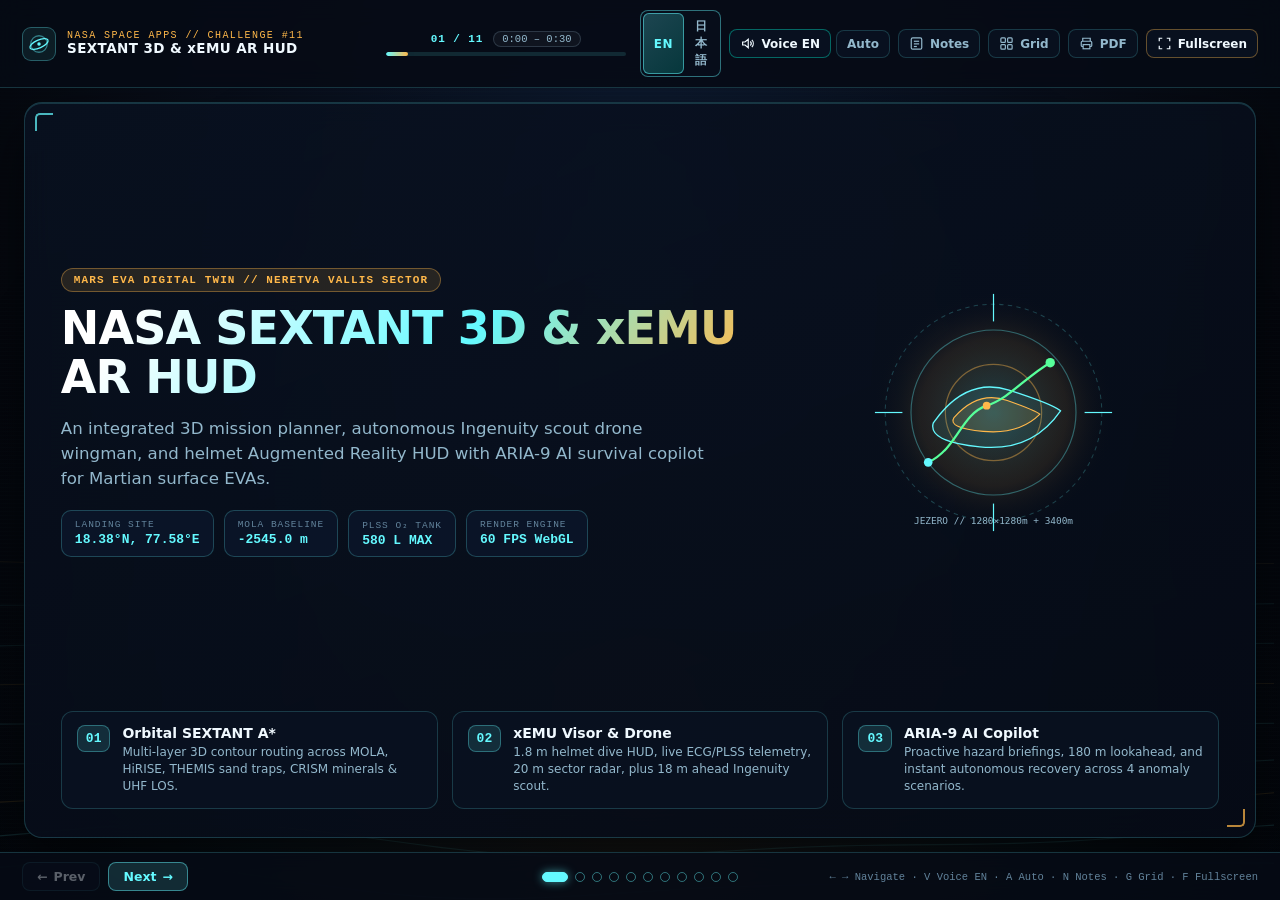
==== commit f9f8747c: "Add voiced demo video, slide voiceover player, and visual showcase README" ====
--- a/presentation/index.html
+++ b/presentation/index.html
@@ -42,6 +42,21 @@
         <div class="lang-switch" role="group" aria-label="Presentation Language">
           <button type="button" class="lang-btn active" data-lang="en" id="btn-lang-en" aria-pressed="true">EN</button>
           <button type="button" class="lang-btn" data-lang="ja" id="btn-lang-ja" aria-pressed="false">日本語</button>
+        </div>
+
+        <div class="voice-control" role="group" aria-label="English Voiceover">
+          <button type="button" class="top-btn top-btn-voice" id="btn-voice" title="English Voiceover (V)">
+            <svg viewBox="0 0 20 20" width="15" height="15" fill="none" stroke="currentColor" stroke-width="1.6">
+              <path d="M3.5 8v4h3.2l4.3 3.6V4.4L6.7 8H3.5z" />
+              <path d="M13.8 7.2a4.2 4.2 0 0 1 0 5.6" />
+              <path d="M15.8 5.2a7 7 0 0 1 0 9.6" />
+            </svg>
+            <span data-ui="btnVoice">Voice EN</span>
+            <span class="voice-eq" aria-hidden="true"><i></i><i></i><i></i></span>
+          </button>
+          <button type="button" class="top-btn top-btn-auto" id="btn-auto-tour" title="Auto-Advance Slides (A)" aria-pressed="false">
+            <span data-ui="btnAutoTour">Auto</span>
+          </button>
         </div>
 
         <button type="button" class="top-btn" id="btn-notes" title="Speaker Notes (N)">
--- a/presentation/styles.css
+++ b/presentation/styles.css
@@ -253,6 +253,63 @@
   color: var(--amber);
   border-color: var(--amber);
   background: rgba(255, 184, 74, 0.1);
+}
+
+.voice-control {
+  display: inline-flex;
+  align-items: center;
+  gap: 5px;
+}
+
+.top-btn-voice {
+  border-color: rgba(0, 245, 212, 0.38);
+  color: var(--text-main);
+}
+
+.top-btn-voice.playing {
+  color: var(--teal);
+  border-color: var(--teal);
+  background: rgba(0, 245, 212, 0.14);
+  box-shadow: 0 0 14px rgba(0, 245, 212, 0.22);
+}
+
+.voice-eq {
+  display: none;
+  align-items: flex-end;
+  gap: 2px;
+  height: 11px;
+}
+
+.top-btn-voice.playing .voice-eq {
+  display: inline-flex;
+}
+
+.voice-eq i {
+  display: block;
+  width: 2.5px;
+  height: 4px;
+  border-radius: 2px;
+  background: var(--teal);
+  animation: eqPulse 0.72s ease-in-out infinite;
+}
+
+.voice-eq i:nth-child(2) {
+  animation-delay: 0.18s;
+}
+
+.voice-eq i:nth-child(3) {
+  animation-delay: 0.36s;
+}
+
+@keyframes eqPulse {
+  0%, 100% { height: 3px; opacity: 0.55; }
+  50% { height: 11px; opacity: 1; }
+}
+
+.top-btn-auto.active {
+  color: var(--amber);
+  border-color: var(--amber);
+  background: rgba(255, 184, 74, 0.14);
 }
 
 .deck-stage {
